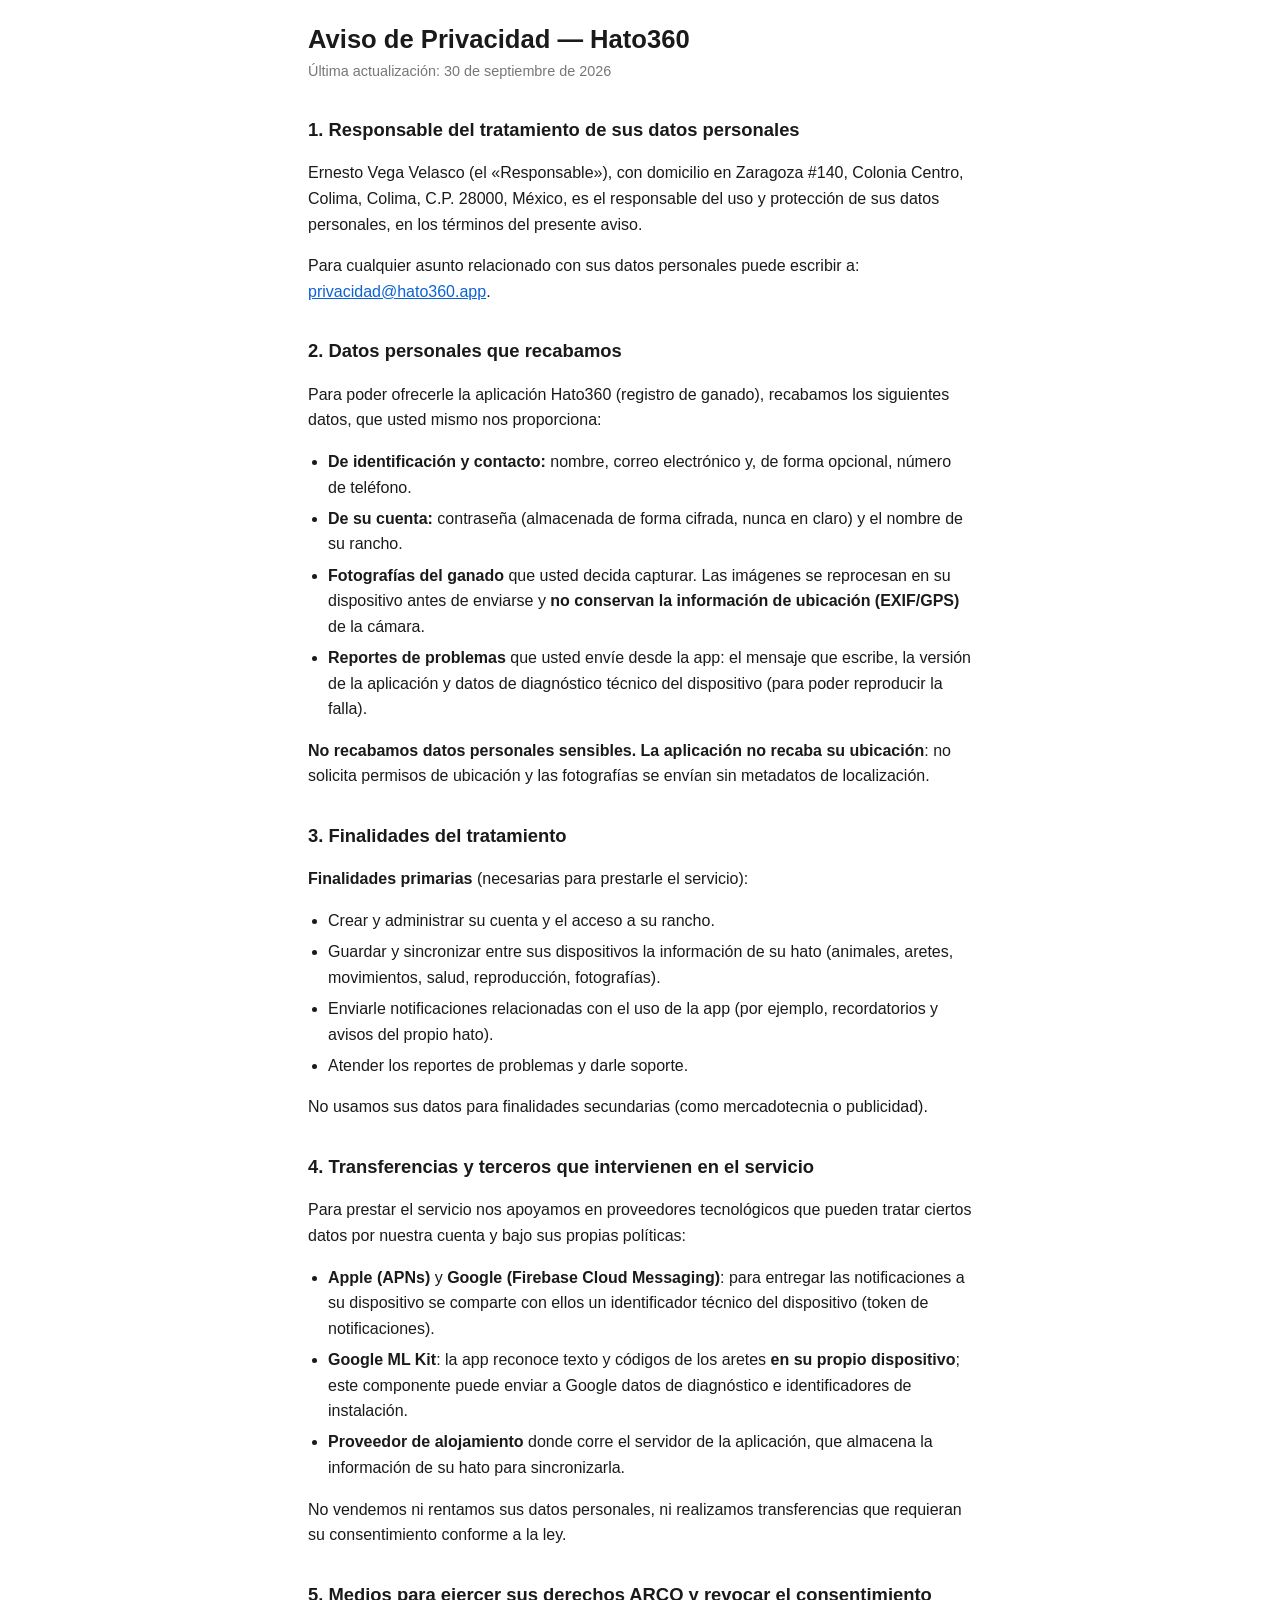
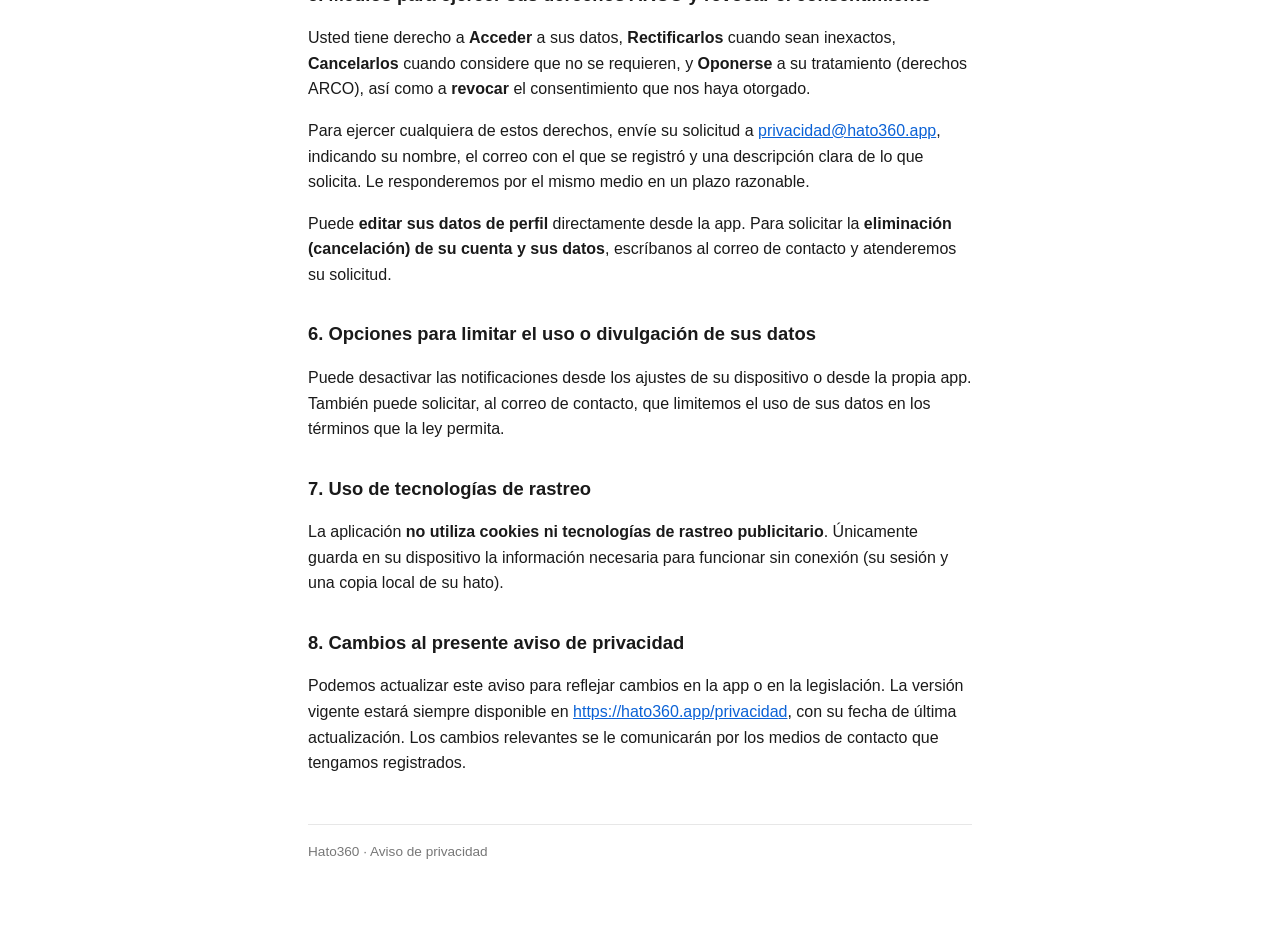
==== privacidad/index.html @ a21503e2 "Sitio hato360.app: aviso de privacidad" ====
<!DOCTYPE html>
<html lang="es">
<head>
  <meta charset="utf-8">
  <meta name="viewport" content="width=device-width, initial-scale=1">
  <meta name="robots" content="index,follow">
  <title>Aviso de Privacidad — Hato360</title>
  <style>
    :root { color-scheme: light dark; }
    * { box-sizing: border-box; }
    body {
      font-family: -apple-system, BlinkMacSystemFont, "Segoe UI", Roboto, Helvetica, Arial, sans-serif;
      line-height: 1.6; max-width: 44rem; margin: 0 auto; padding: 1.5rem 1.25rem 4rem;
      color: #1a1a1a; background: #fff;
    }
    @media (prefers-color-scheme: dark) { body { color: #e6e6e6; background: #161616; } a { color: #7db4ff; } }
    h1 { font-size: 1.6rem; line-height: 1.25; margin: 0 0 .25rem; }
    h2 { font-size: 1.15rem; margin: 2rem 0 .5rem; }
    .updated { color: #777; font-size: .9rem; margin: 0 0 1.5rem; }
    ul { padding-left: 1.25rem; }
    li { margin: .35rem 0; }
    a { color: #0b62d6; }
    footer { margin-top: 3rem; padding-top: 1rem; border-top: 1px solid #8883; color: #777; font-size: .85rem; }
  </style>
</head>
<body>
  <h1>Aviso de Privacidad — Hato360</h1>
  <p class="updated">Última actualización: 30 de septiembre de 2026</p>

  <h2>1. Responsable del tratamiento de sus datos personales</h2>
  <p>Ernesto Vega Velasco (el «Responsable»), con domicilio en Zaragoza #140,
  Colonia Centro, Colima, Colima, C.P. 28000, México, es el responsable del uso y
  protección de sus datos personales, en los términos del presente aviso.</p>
  <p>Para cualquier asunto relacionado con sus datos personales puede escribir a:
  <a href="mailto:privacidad@hato360.app">privacidad@hato360.app</a>.</p>

  <h2>2. Datos personales que recabamos</h2>
  <p>Para poder ofrecerle la aplicación Hato360 (registro de ganado), recabamos los
  siguientes datos, que usted mismo nos proporciona:</p>
  <ul>
    <li><strong>De identificación y contacto:</strong> nombre, correo electrónico y,
      de forma opcional, número de teléfono.</li>
    <li><strong>De su cuenta:</strong> contraseña (almacenada de forma cifrada, nunca
      en claro) y el nombre de su rancho.</li>
    <li><strong>Fotografías del ganado</strong> que usted decida capturar. Las imágenes
      se reprocesan en su dispositivo antes de enviarse y <strong>no conservan la
      información de ubicación (EXIF/GPS)</strong> de la cámara.</li>
    <li><strong>Reportes de problemas</strong> que usted envíe desde la app: el mensaje
      que escribe, la versión de la aplicación y datos de diagnóstico técnico del
      dispositivo (para poder reproducir la falla).</li>
  </ul>
  <p><strong>No recabamos datos personales sensibles.</strong> <strong>La aplicación no
  recaba su ubicación</strong>: no solicita permisos de ubicación y las fotografías se
  envían sin metadatos de localización.</p>

  <h2>3. Finalidades del tratamiento</h2>
  <p><strong>Finalidades primarias</strong> (necesarias para prestarle el servicio):</p>
  <ul>
    <li>Crear y administrar su cuenta y el acceso a su rancho.</li>
    <li>Guardar y sincronizar entre sus dispositivos la información de su hato
      (animales, aretes, movimientos, salud, reproducción, fotografías).</li>
    <li>Enviarle notificaciones relacionadas con el uso de la app (por ejemplo,
      recordatorios y avisos del propio hato).</li>
    <li>Atender los reportes de problemas y darle soporte.</li>
  </ul>
  <p>No usamos sus datos para finalidades secundarias (como mercadotecnia o publicidad).</p>

  <h2>4. Transferencias y terceros que intervienen en el servicio</h2>
  <p>Para prestar el servicio nos apoyamos en proveedores tecnológicos que pueden
  tratar ciertos datos por nuestra cuenta y bajo sus propias políticas:</p>
  <ul>
    <li><strong>Apple (APNs)</strong> y <strong>Google (Firebase Cloud Messaging)</strong>:
      para entregar las notificaciones a su dispositivo se comparte con ellos un
      identificador técnico del dispositivo (token de notificaciones).</li>
    <li><strong>Google ML Kit</strong>: la app reconoce texto y códigos de los aretes
      <strong>en su propio dispositivo</strong>; este componente puede enviar a Google
      datos de diagnóstico e identificadores de instalación.</li>
    <li><strong>Proveedor de alojamiento</strong> donde corre el servidor de la
      aplicación, que almacena la información de su hato para sincronizarla.</li>
  </ul>
  <p>No vendemos ni rentamos sus datos personales, ni realizamos transferencias que
  requieran su consentimiento conforme a la ley.</p>

  <h2>5. Medios para ejercer sus derechos ARCO y revocar el consentimiento</h2>
  <p>Usted tiene derecho a <strong>Acceder</strong> a sus datos, <strong>Rectificarlos</strong>
  cuando sean inexactos, <strong>Cancelarlos</strong> cuando considere que no se requieren,
  y <strong>Oponerse</strong> a su tratamiento (derechos ARCO), así como a
  <strong>revocar</strong> el consentimiento que nos haya otorgado.</p>
  <p>Para ejercer cualquiera de estos derechos, envíe su solicitud a
  <a href="mailto:privacidad@hato360.app">privacidad@hato360.app</a>, indicando su nombre,
  el correo con el que se registró y una descripción clara de lo que solicita. Le
  responderemos por el mismo medio en un plazo razonable.</p>
  <p>Puede <strong>editar sus datos de perfil</strong> directamente desde la app. Para
  solicitar la <strong>eliminación (cancelación) de su cuenta y sus datos</strong>,
  escríbanos al correo de contacto y atenderemos su solicitud.</p>

  <h2>6. Opciones para limitar el uso o divulgación de sus datos</h2>
  <p>Puede desactivar las notificaciones desde los ajustes de su dispositivo o desde la
  propia app. También puede solicitar, al correo de contacto, que limitemos el uso de
  sus datos en los términos que la ley permita.</p>

  <h2>7. Uso de tecnologías de rastreo</h2>
  <p>La aplicación <strong>no utiliza cookies ni tecnologías de rastreo publicitario</strong>.
  Únicamente guarda en su dispositivo la información necesaria para funcionar sin conexión
  (su sesión y una copia local de su hato).</p>

  <h2>8. Cambios al presente aviso de privacidad</h2>
  <p>Podemos actualizar este aviso para reflejar cambios en la app o en la legislación. La
  versión vigente estará siempre disponible en
  <a href="https://hato360.app/privacidad">https://hato360.app/privacidad</a>, con su fecha
  de última actualización. Los cambios relevantes se le comunicarán por los medios de
  contacto que tengamos registrados.</p>

  <footer>Hato360 · Aviso de privacidad</footer>
</body>
</html>
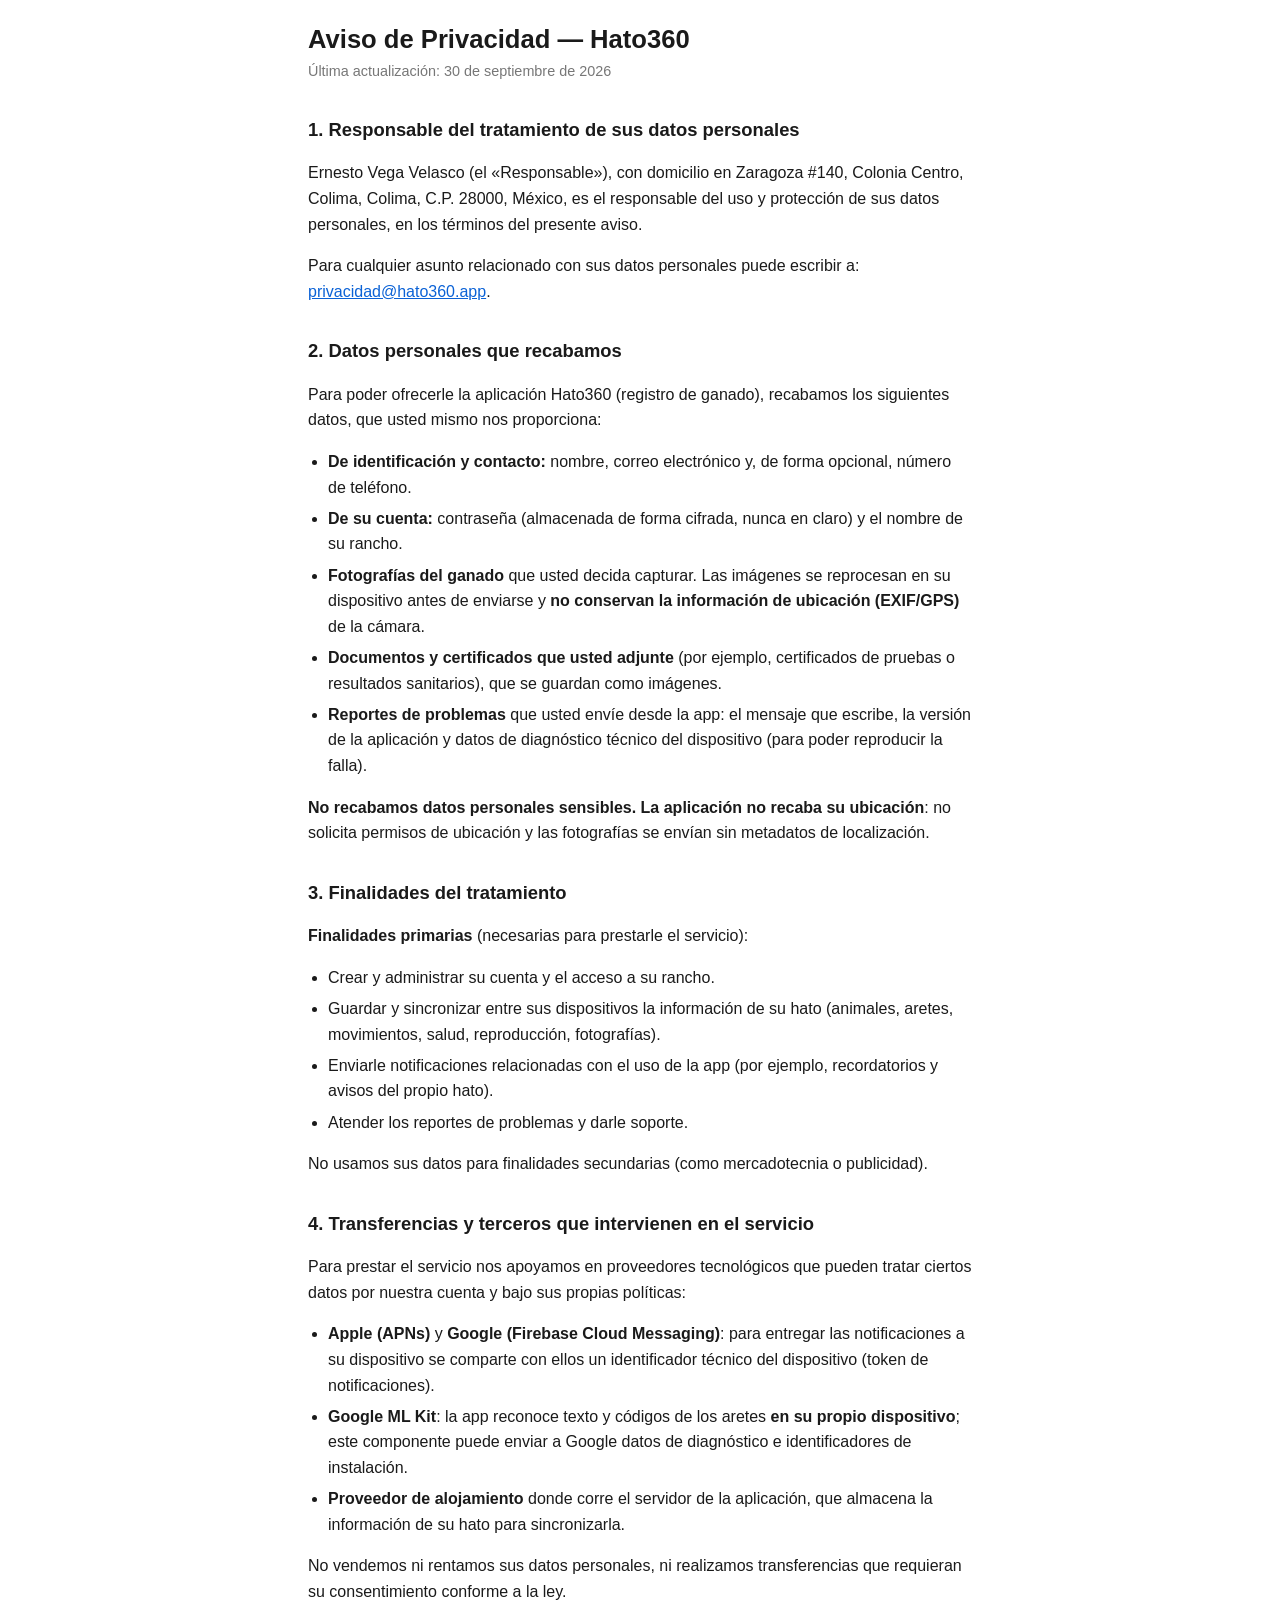
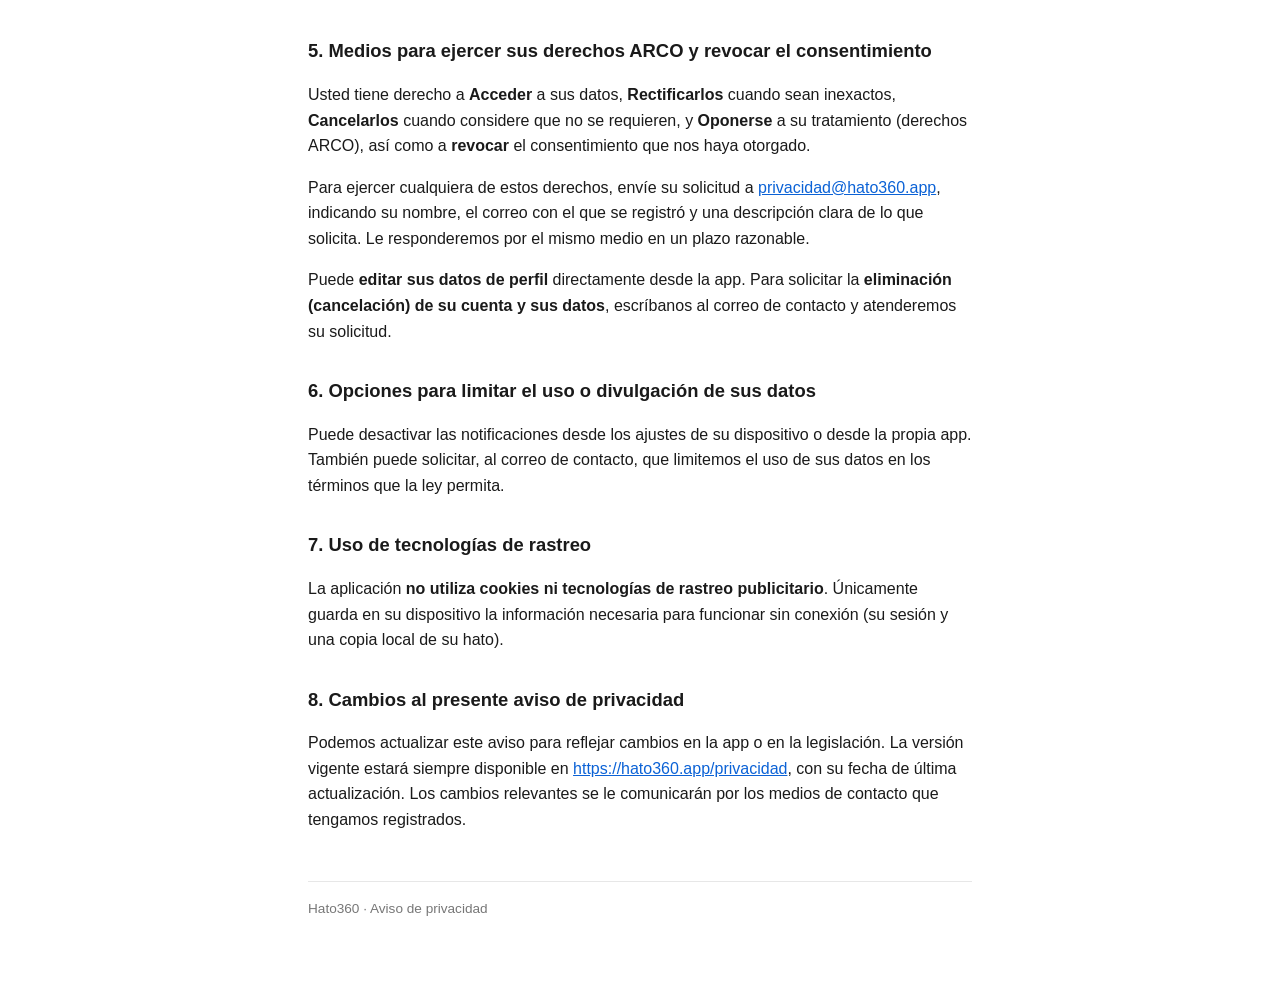
==== commit e603dbc4: "aviso: añadir documentos/certificados al inventario de datos" ====
--- a/privacidad/index.html
+++ b/privacidad/index.html
@@ -45,6 +45,8 @@
     <li><strong>Fotografías del ganado</strong> que usted decida capturar. Las imágenes
       se reprocesan en su dispositivo antes de enviarse y <strong>no conservan la
       información de ubicación (EXIF/GPS)</strong> de la cámara.</li>
+    <li><strong>Documentos y certificados que usted adjunte</strong> (por ejemplo,
+      certificados de pruebas o resultados sanitarios), que se guardan como imágenes.</li>
     <li><strong>Reportes de problemas</strong> que usted envíe desde la app: el mensaje
       que escribe, la versión de la aplicación y datos de diagnóstico técnico del
       dispositivo (para poder reproducir la falla).</li>
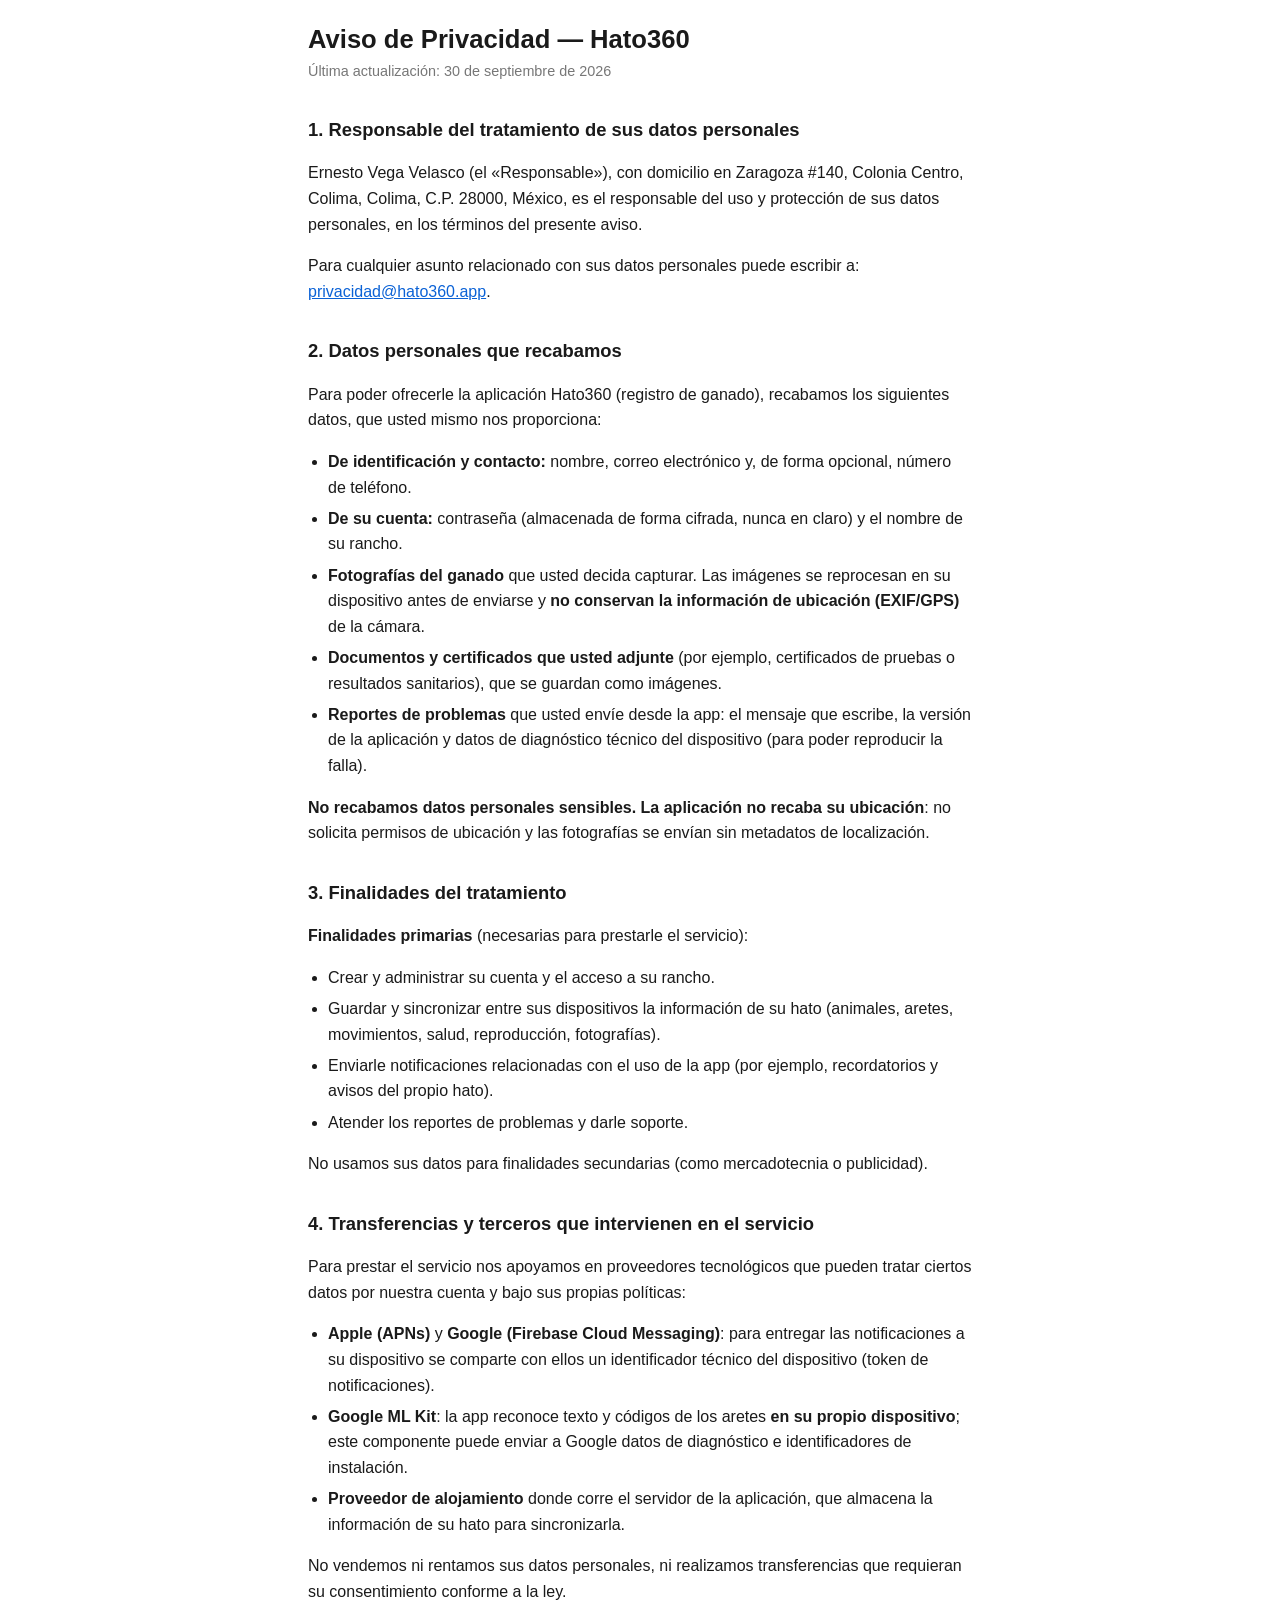
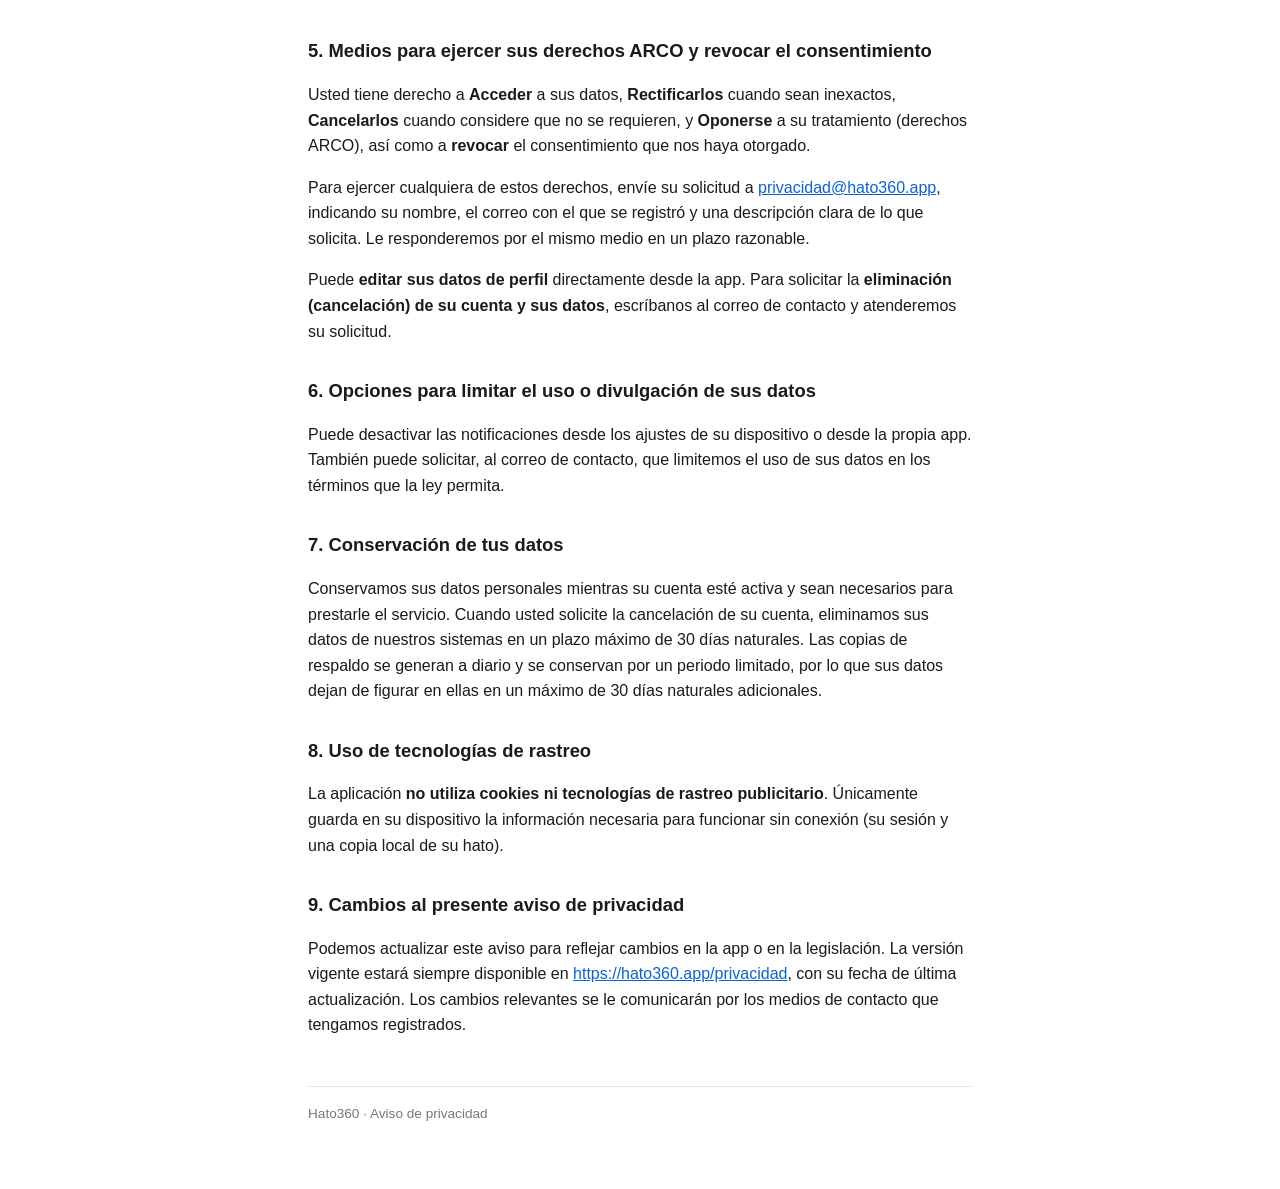
==== commit 9fb64a08: "aviso: sección de conservación de datos (retención)" ====
--- a/privacidad/index.html
+++ b/privacidad/index.html
@@ -101,12 +101,19 @@
   propia app. También puede solicitar, al correo de contacto, que limitemos el uso de
   sus datos en los términos que la ley permita.</p>
 
-  <h2>7. Uso de tecnologías de rastreo</h2>
+    <h2>7. Conservación de tus datos</h2>
+  <p>Conservamos sus datos personales mientras su cuenta esté activa y sean necesarios
+  para prestarle el servicio. Cuando usted solicite la cancelación de su cuenta, eliminamos
+  sus datos de nuestros sistemas en un plazo máximo de 30 días naturales. Las copias de
+  respaldo se generan a diario y se conservan por un periodo limitado, por lo que sus datos
+  dejan de figurar en ellas en un máximo de 30 días naturales adicionales.</p>
+
+  <h2>8. Uso de tecnologías de rastreo</h2>
   <p>La aplicación <strong>no utiliza cookies ni tecnologías de rastreo publicitario</strong>.
   Únicamente guarda en su dispositivo la información necesaria para funcionar sin conexión
   (su sesión y una copia local de su hato).</p>
 
-  <h2>8. Cambios al presente aviso de privacidad</h2>
+  <h2>9. Cambios al presente aviso de privacidad</h2>
   <p>Podemos actualizar este aviso para reflejar cambios en la app o en la legislación. La
   versión vigente estará siempre disponible en
   <a href="https://hato360.app/privacidad">https://hato360.app/privacidad</a>, con su fecha
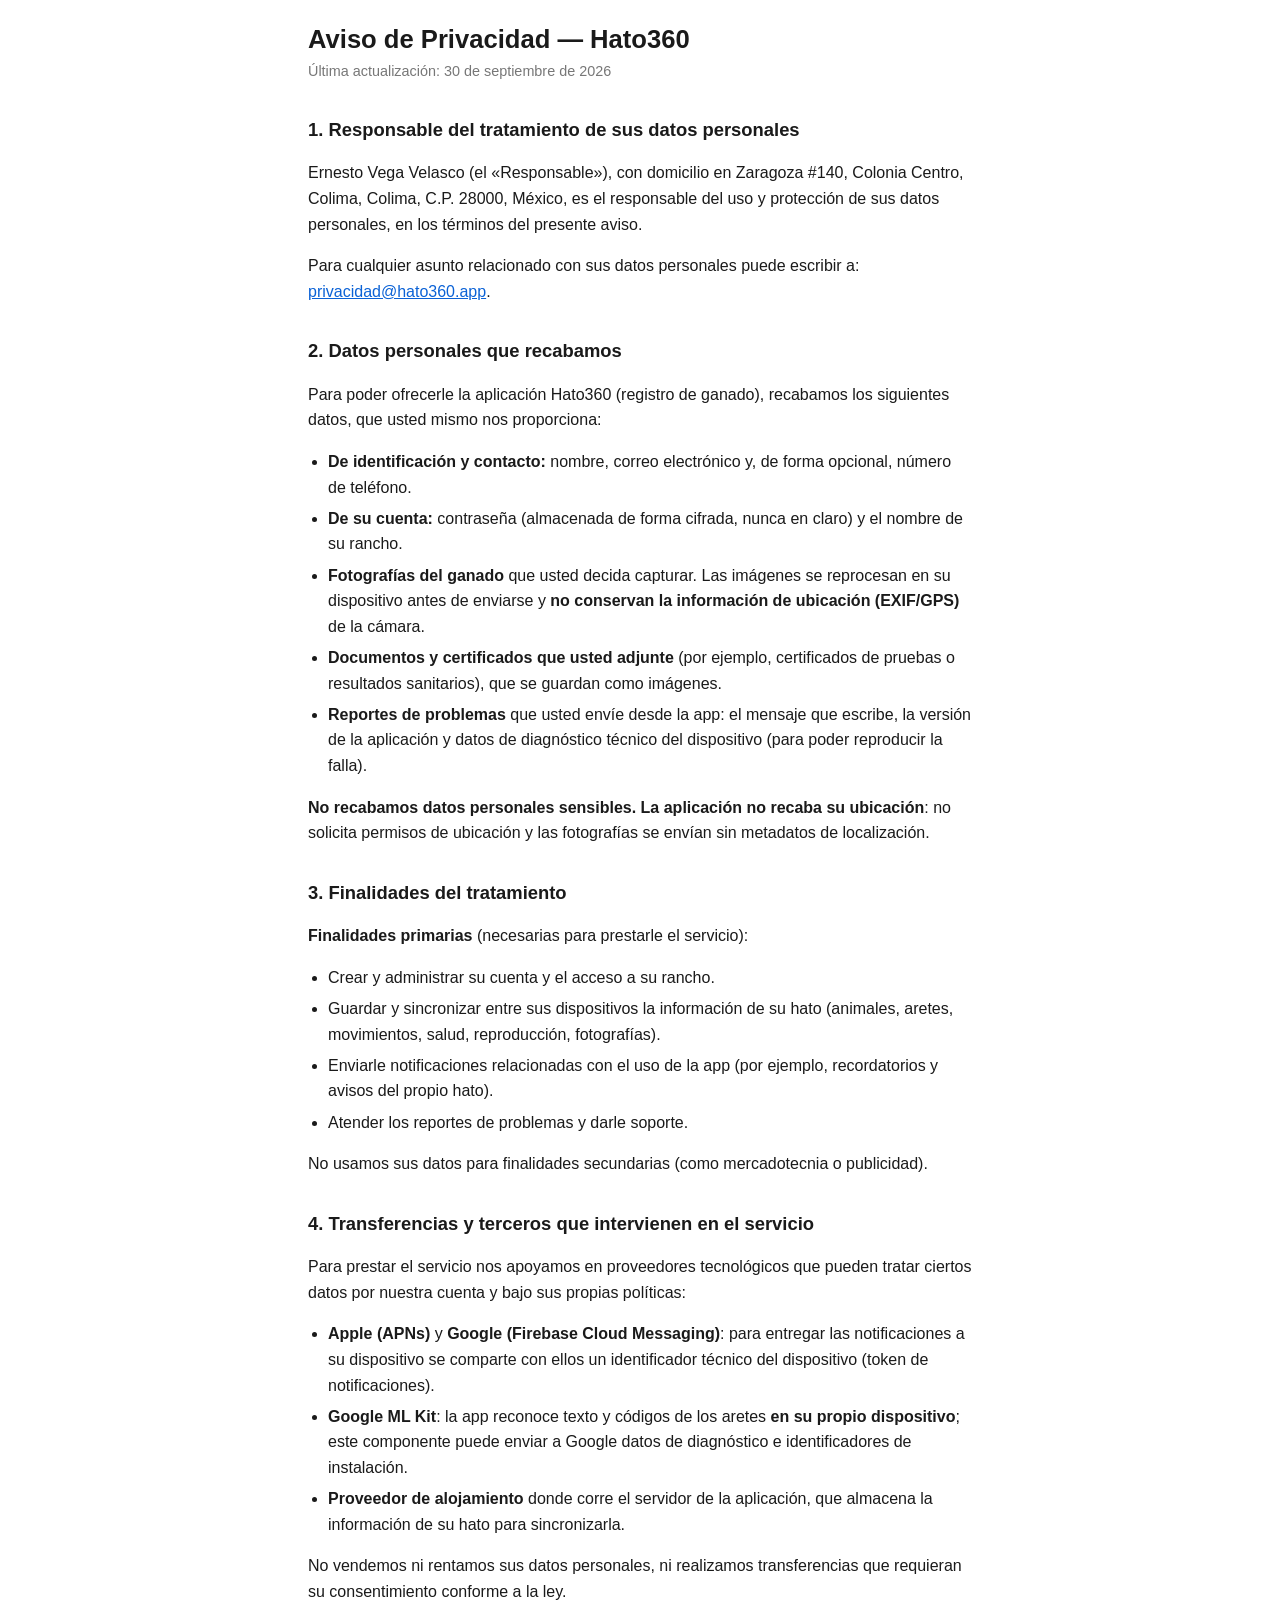
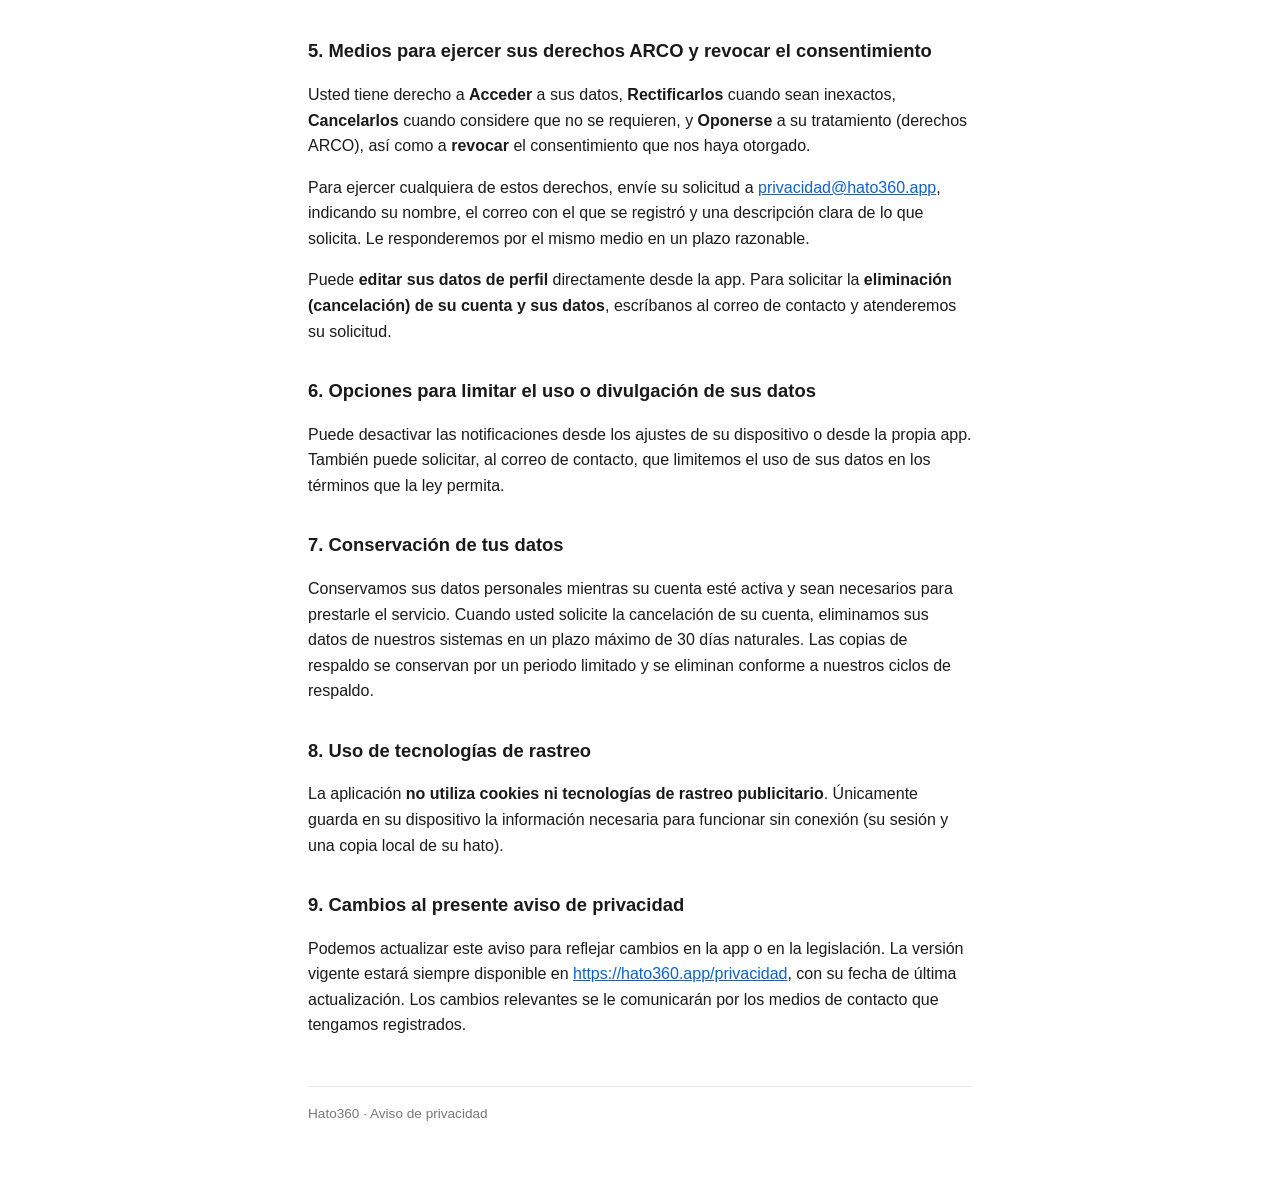
==== commit 777b8338: "aviso §7: retención de respaldos conforme a ciclos (sin ventana dura)" ====
--- a/privacidad/index.html
+++ b/privacidad/index.html
@@ -105,8 +105,7 @@
   <p>Conservamos sus datos personales mientras su cuenta esté activa y sean necesarios
   para prestarle el servicio. Cuando usted solicite la cancelación de su cuenta, eliminamos
   sus datos de nuestros sistemas en un plazo máximo de 30 días naturales. Las copias de
-  respaldo se generan a diario y se conservan por un periodo limitado, por lo que sus datos
-  dejan de figurar en ellas en un máximo de 30 días naturales adicionales.</p>
+  respaldo se conservan por un periodo limitado y se eliminan conforme a nuestros ciclos de respaldo.</p>
 
   <h2>8. Uso de tecnologías de rastreo</h2>
   <p>La aplicación <strong>no utiliza cookies ni tecnologías de rastreo publicitario</strong>.
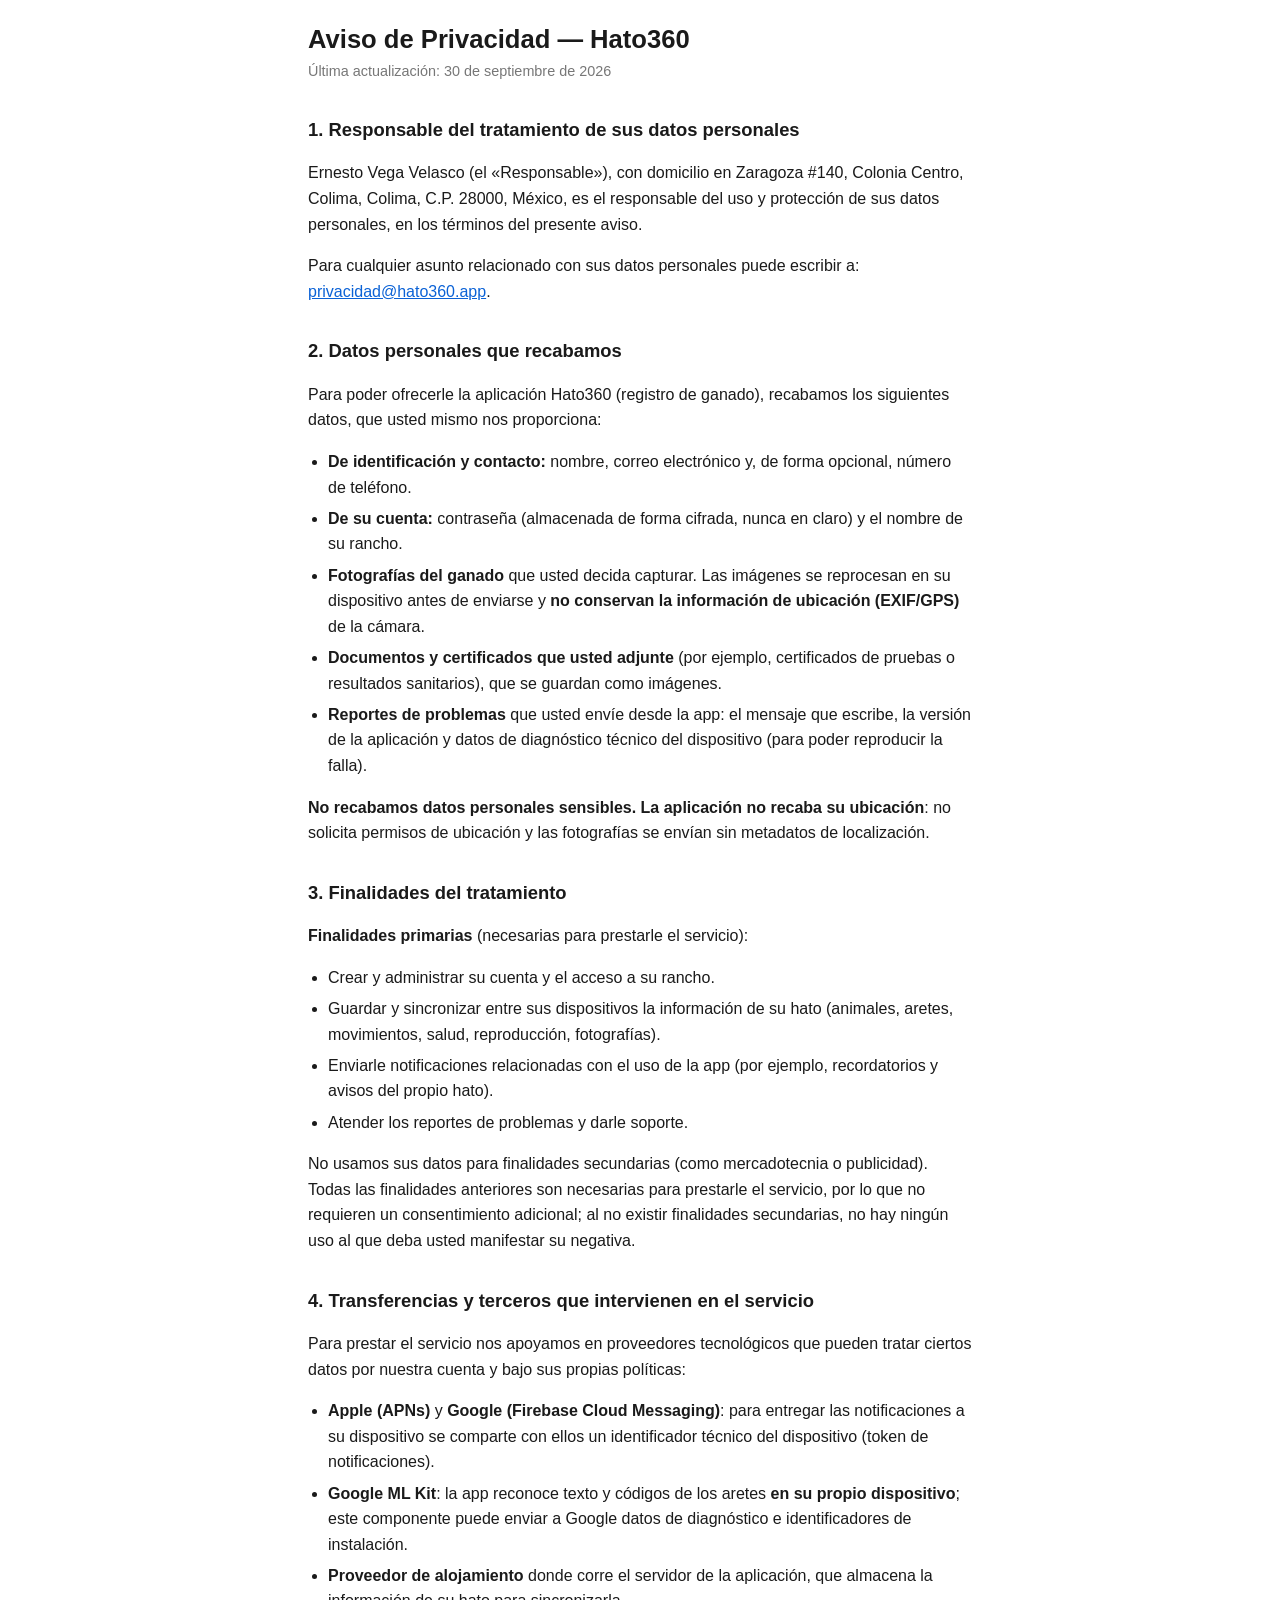
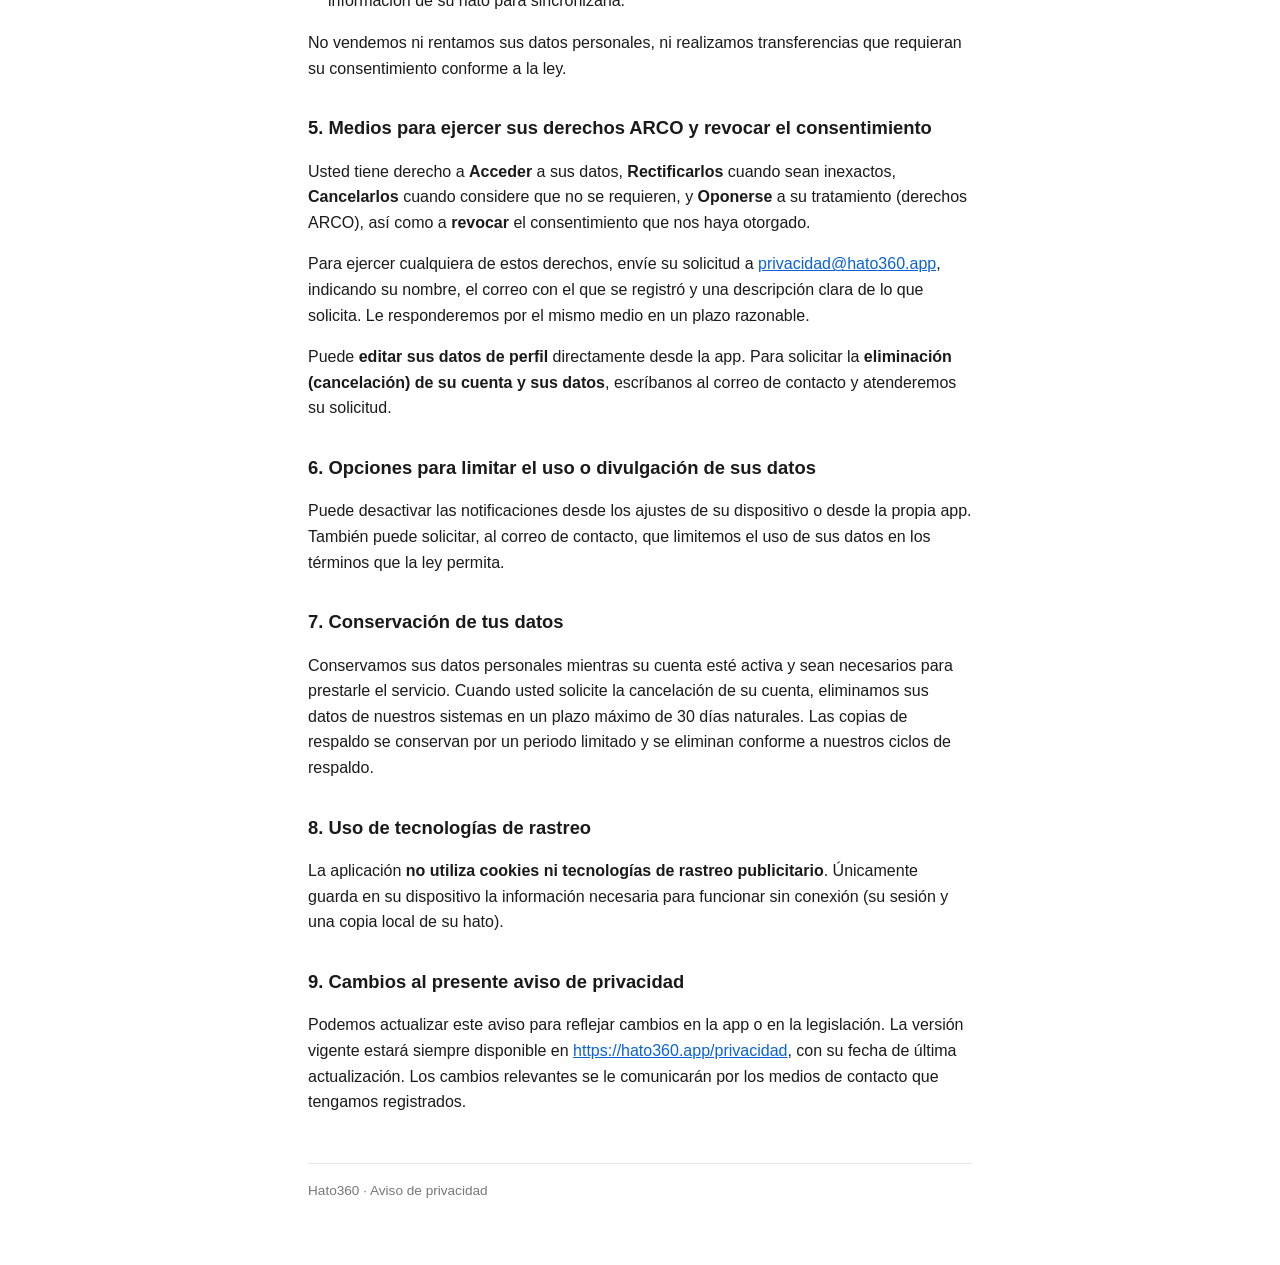
==== commit cca114f8: "aviso §3: aclarar que no hay finalidades que requieran consentimiento/negativa" ====
--- a/privacidad/index.html
+++ b/privacidad/index.html
@@ -65,7 +65,7 @@
       recordatorios y avisos del propio hato).</li>
     <li>Atender los reportes de problemas y darle soporte.</li>
   </ul>
-  <p>No usamos sus datos para finalidades secundarias (como mercadotecnia o publicidad).</p>
+  <p>No usamos sus datos para finalidades secundarias (como mercadotecnia o publicidad). Todas las finalidades anteriores son necesarias para prestarle el servicio, por lo que no requieren un consentimiento adicional; al no existir finalidades secundarias, no hay ningún uso al que deba usted manifestar su negativa.</p>
 
   <h2>4. Transferencias y terceros que intervienen en el servicio</h2>
   <p>Para prestar el servicio nos apoyamos en proveedores tecnológicos que pueden
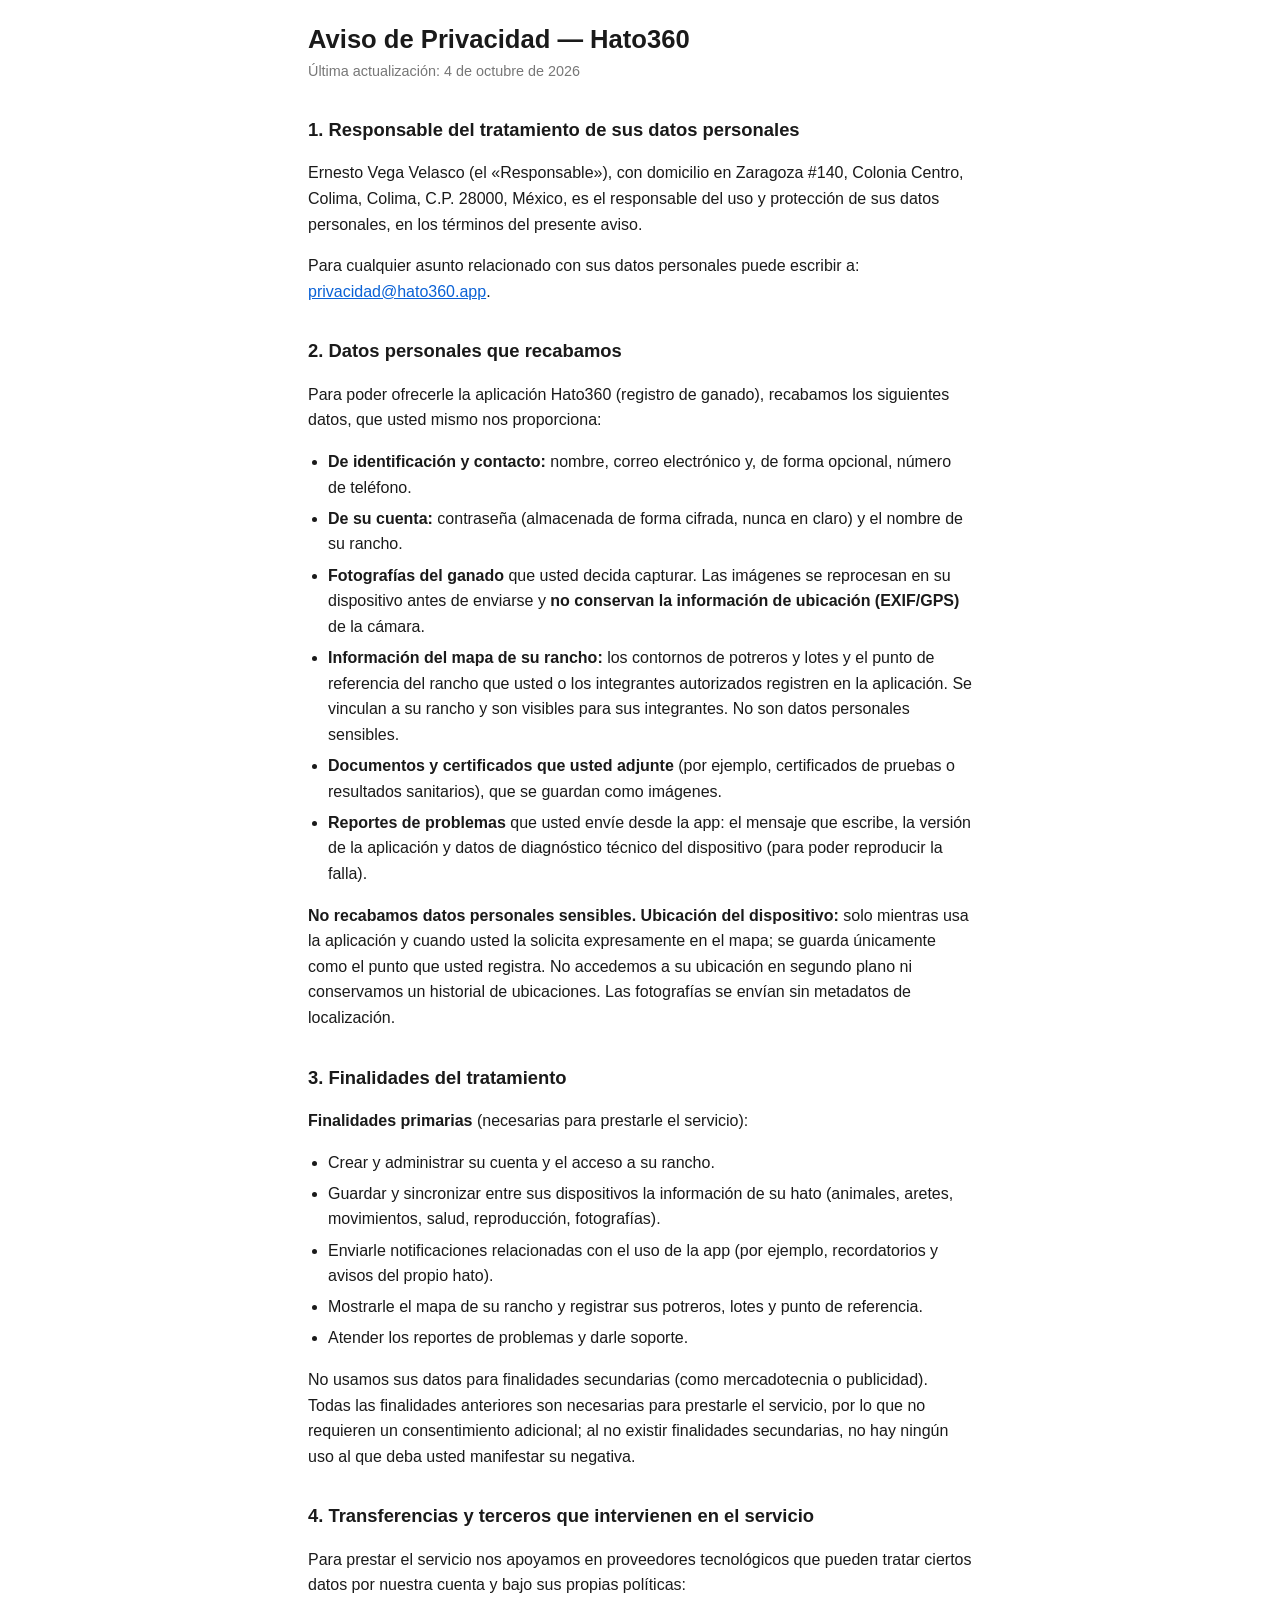
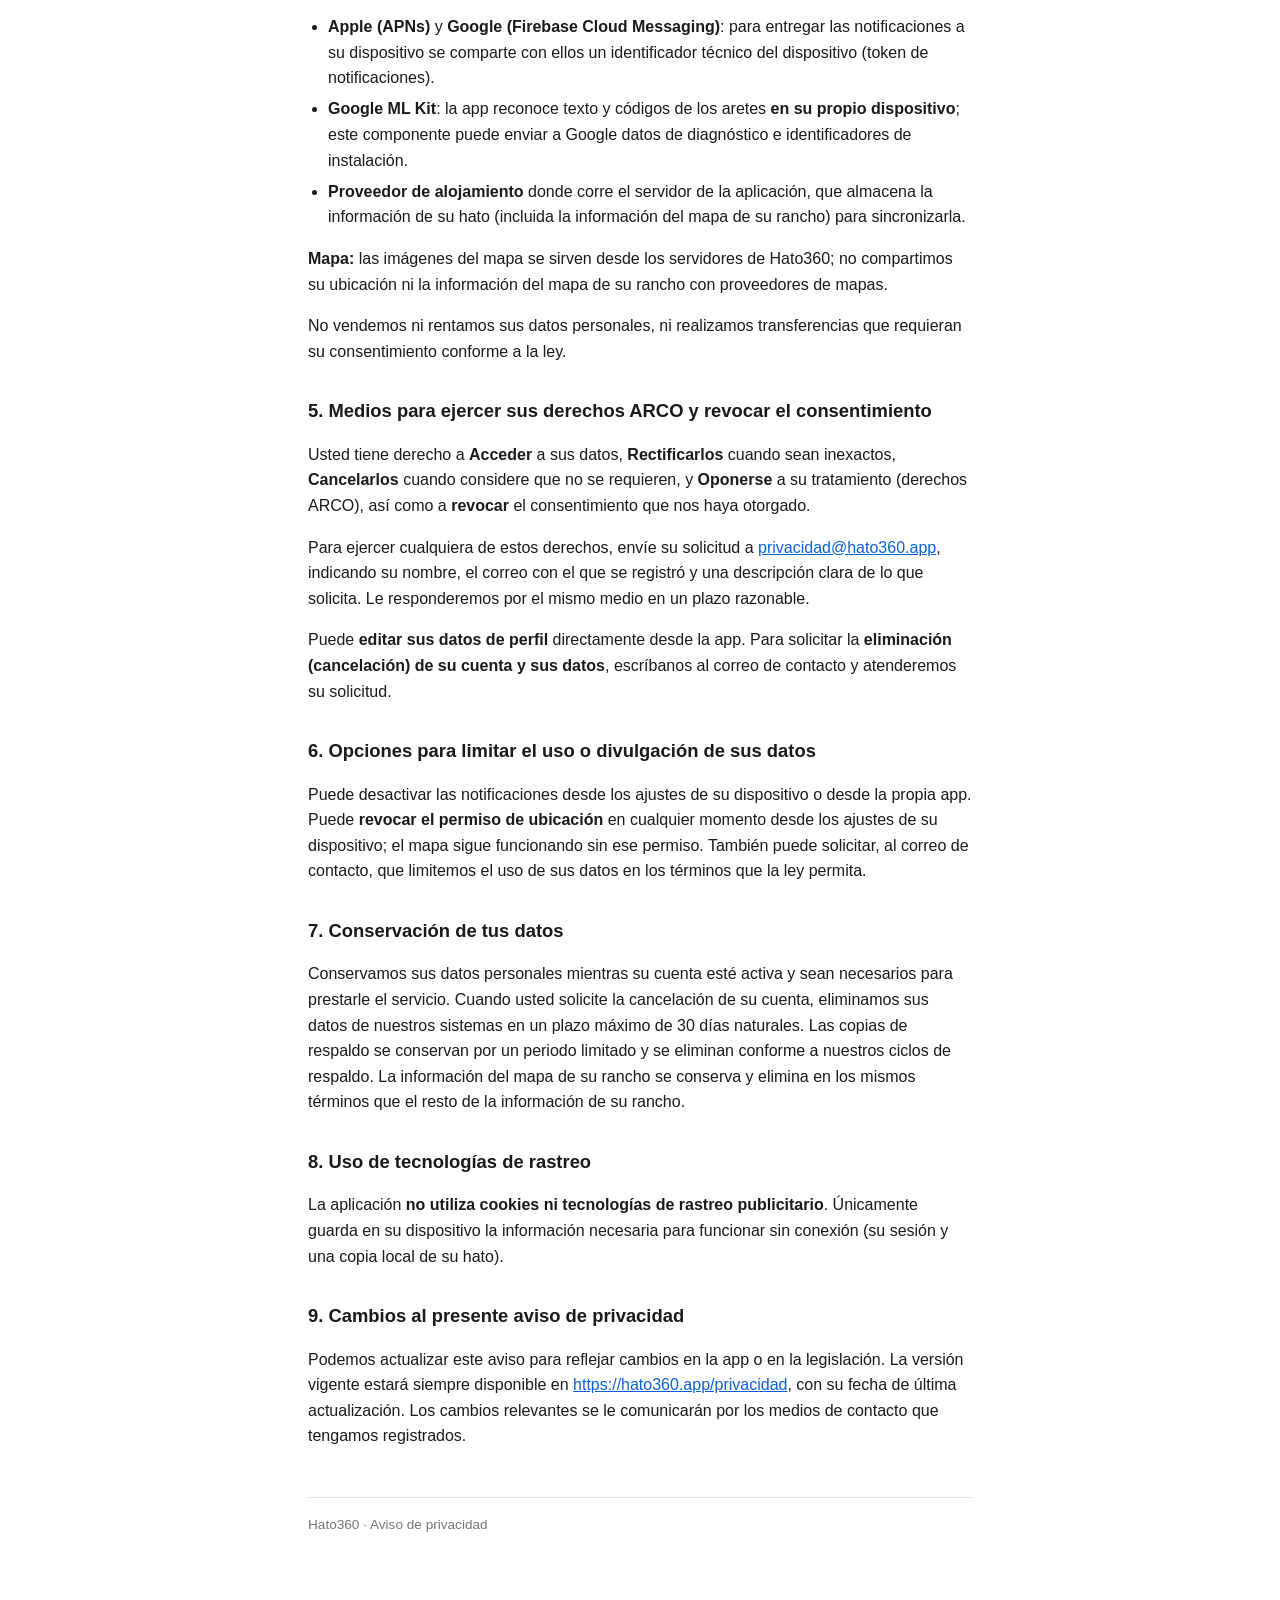
==== commit 1a752ee2: "Aviso de privacidad: información del mapa del rancho y ubicación a pedido" ====
--- a/privacidad/index.html
+++ b/privacidad/index.html
@@ -25,7 +25,7 @@
 </head>
 <body>
   <h1>Aviso de Privacidad — Hato360</h1>
-  <p class="updated">Última actualización: 30 de septiembre de 2026</p>
+  <p class="updated">Última actualización: 4 de octubre de 2026</p>
 
   <h2>1. Responsable del tratamiento de sus datos personales</h2>
   <p>Ernesto Vega Velasco (el «Responsable»), con domicilio en Zaragoza #140,
@@ -45,15 +45,21 @@
     <li><strong>Fotografías del ganado</strong> que usted decida capturar. Las imágenes
       se reprocesan en su dispositivo antes de enviarse y <strong>no conservan la
       información de ubicación (EXIF/GPS)</strong> de la cámara.</li>
+    <li><strong>Información del mapa de su rancho:</strong> los contornos de potreros y
+      lotes y el punto de referencia del rancho que usted o los integrantes autorizados
+      registren en la aplicación. Se vinculan a su rancho y son visibles para sus
+      integrantes. No son datos personales sensibles.</li>
     <li><strong>Documentos y certificados que usted adjunte</strong> (por ejemplo,
       certificados de pruebas o resultados sanitarios), que se guardan como imágenes.</li>
     <li><strong>Reportes de problemas</strong> que usted envíe desde la app: el mensaje
       que escribe, la versión de la aplicación y datos de diagnóstico técnico del
       dispositivo (para poder reproducir la falla).</li>
   </ul>
-  <p><strong>No recabamos datos personales sensibles.</strong> <strong>La aplicación no
-  recaba su ubicación</strong>: no solicita permisos de ubicación y las fotografías se
-  envían sin metadatos de localización.</p>
+  <p><strong>No recabamos datos personales sensibles.</strong> <strong>Ubicación del
+  dispositivo:</strong> solo mientras usa la aplicación y cuando usted la solicita
+  expresamente en el mapa; se guarda únicamente como el punto que usted registra. No
+  accedemos a su ubicación en segundo plano ni conservamos un historial de ubicaciones.
+  Las fotografías se envían sin metadatos de localización.</p>
 
   <h2>3. Finalidades del tratamiento</h2>
   <p><strong>Finalidades primarias</strong> (necesarias para prestarle el servicio):</p>
@@ -63,6 +69,8 @@
       (animales, aretes, movimientos, salud, reproducción, fotografías).</li>
     <li>Enviarle notificaciones relacionadas con el uso de la app (por ejemplo,
       recordatorios y avisos del propio hato).</li>
+    <li>Mostrarle el mapa de su rancho y registrar sus potreros, lotes y punto de
+      referencia.</li>
     <li>Atender los reportes de problemas y darle soporte.</li>
   </ul>
   <p>No usamos sus datos para finalidades secundarias (como mercadotecnia o publicidad). Todas las finalidades anteriores son necesarias para prestarle el servicio, por lo que no requieren un consentimiento adicional; al no existir finalidades secundarias, no hay ningún uso al que deba usted manifestar su negativa.</p>
@@ -78,8 +86,12 @@
       <strong>en su propio dispositivo</strong>; este componente puede enviar a Google
       datos de diagnóstico e identificadores de instalación.</li>
     <li><strong>Proveedor de alojamiento</strong> donde corre el servidor de la
-      aplicación, que almacena la información de su hato para sincronizarla.</li>
+      aplicación, que almacena la información de su hato (incluida la información del
+      mapa de su rancho) para sincronizarla.</li>
   </ul>
+  <p><strong>Mapa:</strong> las imágenes del mapa se sirven desde los servidores de
+  Hato360; no compartimos su ubicación ni la información del mapa de su rancho con
+  proveedores de mapas.</p>
   <p>No vendemos ni rentamos sus datos personales, ni realizamos transferencias que
   requieran su consentimiento conforme a la ley.</p>
 
@@ -98,14 +110,18 @@
 
   <h2>6. Opciones para limitar el uso o divulgación de sus datos</h2>
   <p>Puede desactivar las notificaciones desde los ajustes de su dispositivo o desde la
-  propia app. También puede solicitar, al correo de contacto, que limitemos el uso de
-  sus datos en los términos que la ley permita.</p>
+  propia app. Puede <strong>revocar el permiso de ubicación</strong> en cualquier momento
+  desde los ajustes de su dispositivo; el mapa sigue funcionando sin ese permiso.
+  También puede solicitar, al correo de contacto, que limitemos el uso de sus datos en
+  los términos que la ley permita.</p>
 
     <h2>7. Conservación de tus datos</h2>
   <p>Conservamos sus datos personales mientras su cuenta esté activa y sean necesarios
   para prestarle el servicio. Cuando usted solicite la cancelación de su cuenta, eliminamos
   sus datos de nuestros sistemas en un plazo máximo de 30 días naturales. Las copias de
-  respaldo se conservan por un periodo limitado y se eliminan conforme a nuestros ciclos de respaldo.</p>
+  respaldo se conservan por un periodo limitado y se eliminan conforme a nuestros ciclos de respaldo.
+  La información del mapa de su rancho se conserva y elimina en los mismos términos que el
+  resto de la información de su rancho.</p>
 
   <h2>8. Uso de tecnologías de rastreo</h2>
   <p>La aplicación <strong>no utiliza cookies ni tecnologías de rastreo publicitario</strong>.
